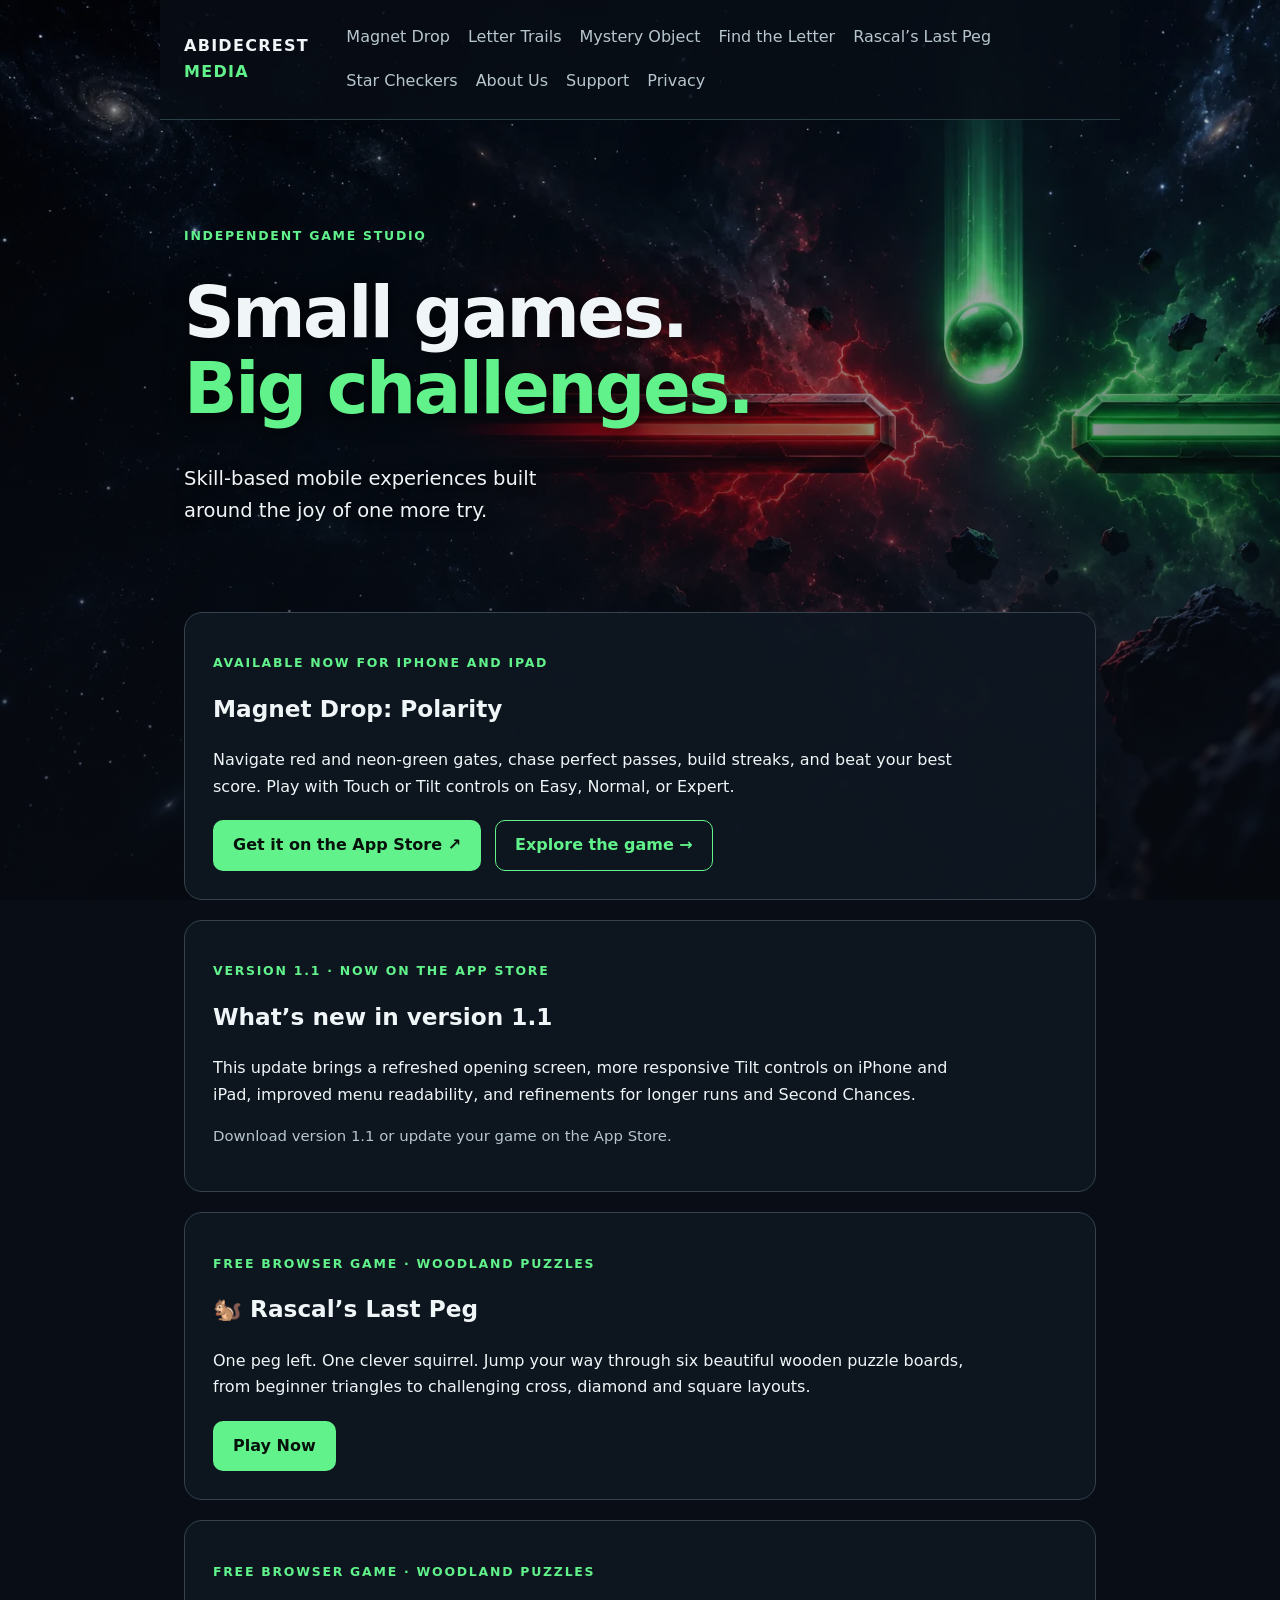
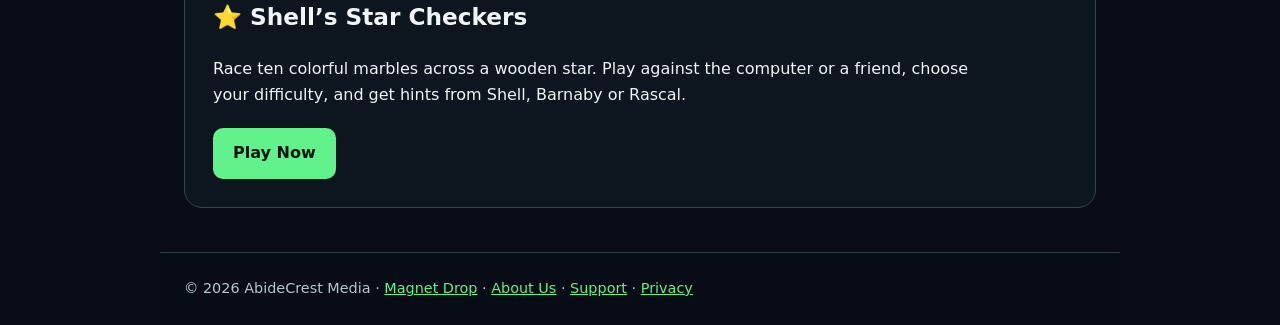
==== index.html @ 1ea9d5eb "Feature Shell’s Star Checkers on the homepage" ====
<!doctype html><html lang="en"><head><meta charset="utf-8"><meta name="viewport" content="width=device-width,initial-scale=1"><title>AbideCrest Media | Magnet Drop: Polarity</title><meta name="description" content="Play Magnet Drop: Polarity on iPhone and iPad. Version 1.1 is available on the App Store with improved controls and gameplay refinements."><link rel="stylesheet" href="assets/site.css"><style>
body{background:#090e16;isolation:isolate}
body::before{content:"";position:fixed;inset:0;z-index:-1;background:linear-gradient(180deg,rgba(9,14,22,.18),rgba(9,14,22,.68) 85%),url("[data-uri]") center top/cover no-repeat;pointer-events:none}
header,footer{background:rgba(9,14,22,.88)}
.hero{min-height:440px;display:flex;flex-direction:column;justify-content:center}
.hero h1{max-width:580px;margin:16px 0;text-shadow:0 2px 24px #000}
.hero .lead{max-width:420px;color:#f0f5f7;text-shadow:0 2px 12px #000}
.card{background:rgba(14,22,33,.96);border-color:#34434d}
main>.muted{color:#e0e8ed;text-shadow:0 2px 12px #000}
@media(max-width:580px){body::before{background-position:72% top}header{background:#090e16}.hero{padding-top:190px;min-height:550px}.hero h1{font-size:2.8rem}.card{padding:22px}}
</style></head><body><header><a class="brand" href="./">ABIDECREST <span>MEDIA</span></a><nav aria-label="Main navigation"><a href="magnet-drop/">Magnet Drop</a><a href="letter-trails/">Letter Trails</a><a href="mystery-object/">Mystery Object</a><a href="find-the-letter/">Find the Letter</a><a href="games/rascals-last-peg/">Rascal’s Last Peg</a><a href="games/shells-star-checkers/">Star Checkers</a><a href="about/">About Us</a><a href="magnet-drop/support/">Support</a><a href="privacy/">Privacy</a></nav></header><main><section class="hero"><p class="eyebrow">Independent game studio</p><h1>Small games.<br><em>Big challenges.</em></h1><p class="lead">Skill-based mobile experiences built around the joy of one more try.</p></section><section class="card game-feature" aria-labelledby="magnet-title"><p class="eyebrow">Available now for iPhone and iPad</p><h2 id="magnet-title">Magnet Drop: Polarity</h2><p>Navigate red and neon-green gates, chase perfect passes, build streaks, and beat your best score. Play with Touch or Tilt controls on Easy, Normal, or Expert.</p><div class="game-actions"><a class="button" href="https://apps.apple.com/us/app/magnet-drop-polarity/id6822039961">Get it on the App Store ↗</a><a class="secondary-button" href="magnet-drop/">Explore the game →</a></div></section><section class="card update-feature" aria-labelledby="update-title"><p class="eyebrow">Version 1.1 · Now on the App Store</p><h2 id="update-title">What’s new in version 1.1</h2><p>This update brings a refreshed opening screen, more responsive Tilt controls on iPhone and iPad, improved menu readability, and refinements for longer runs and Second Chances.</p><p class="muted">Download version 1.1 or update your game on the App Store.</p></section>

<section class="card game-feature" aria-labelledby="rascal-title"><p class="eyebrow">Free browser game · Woodland Puzzles</p><h2 id="rascal-title">🐿️ Rascal’s Last Peg</h2><p>One peg left. One clever squirrel. Jump your way through six beautiful wooden puzzle boards, from beginner triangles to challenging cross, diamond and square layouts.</p><div class="game-actions"><a class="button" href="games/rascals-last-peg/">Play Now</a></div></section><section class="card game-feature" aria-labelledby="star-title"><p class="eyebrow">Free browser game · Woodland Puzzles</p><h2 id="star-title">⭐ Shell’s Star Checkers</h2><p>Race ten colorful marbles across a wooden star. Play against the computer or a friend, choose your difficulty, and get hints from Shell, Barnaby or Rascal.</p><div class="game-actions"><a class="button" href="games/shells-star-checkers/">Play Now</a></div></section></main><footer>© 2026 AbideCrest Media · <a href="magnet-drop/">Magnet Drop</a> · <a href="about/">About Us</a> · <a href="magnet-drop/support/">Support</a> · <a href="privacy/">Privacy</a></footer></body></html>
---- assets/site.css ----
:root{color-scheme:dark;--bg:#090e16;--panel:#141e2a;--line:#2b3d47;--green:#61f28b;--text:#f0f5f7;--muted:#b7c6ce}*{box-sizing:border-box}body{margin:0;background:radial-gradient(ellipse at 80% 0%,#19322a 0%,transparent 45%),var(--bg);color:var(--text);font:16px/1.65 system-ui,-apple-system,BlinkMacSystemFont,"Segoe UI",sans-serif}a{color:var(--green)}header,main,footer{max-width:960px;margin:auto;padding:24px}header{display:flex;justify-content:space-between;gap:18px;align-items:center;border-bottom:1px solid var(--line)}.brand{font-weight:800;letter-spacing:.08em;color:var(--text);text-decoration:none}.brand span{color:var(--green)}nav{display:flex;gap:18px;flex-wrap:wrap}nav a{color:var(--muted);text-decoration:none}nav a:hover{color:var(--green)}h1{font-size:clamp(2.2rem,6vw,4.4rem);line-height:1.08;letter-spacing:-.035em}h1 em{color:var(--green);font-style:normal}h2{font-size:1.45rem;margin-top:1rem}p,li{max-width:75ch}.eyebrow{color:var(--green);font-weight:750;text-transform:uppercase;letter-spacing:.14em;font-size:.78rem}.lead{font-size:1.22rem;color:var(--muted)}.hero{padding:70px 0 45px}.card{background:var(--panel);border:1px solid var(--line);border-radius:18px;padding:28px;margin:20px 0}.button{display:inline-block;background:var(--green);color:#07120b;padding:12px 20px;border-radius:10px;text-decoration:none;font-weight:800}.muted{color:var(--muted)}footer{border-top:1px solid var(--line);color:var(--muted);font-size:.9rem}strong{color:#fff}ul{padding-left:1.4rem}@media(max-width:580px){header{align-items:flex-start;flex-direction:column}.hero{padding-top:42px}}
/* Magnet Drop launch and v1.1 preview */
.game-actions{display:flex;align-items:center;gap:14px;flex-wrap:wrap;margin-top:20px}.secondary-button{display:inline-block;border:1px solid var(--green);color:var(--green);padding:11px 19px;border-radius:10px;text-decoration:none;font-weight:750}.secondary-button:hover{background:rgba(97,242,139,.1)}.game-feature{border-color:#427758}.update-feature{background:linear-gradient(135deg,#172c2b,#141e2a 70%);border-color:#416b60}.update-feature .muted{font-size:.93rem}.game-actions .button:hover{filter:brightness(1.07)}
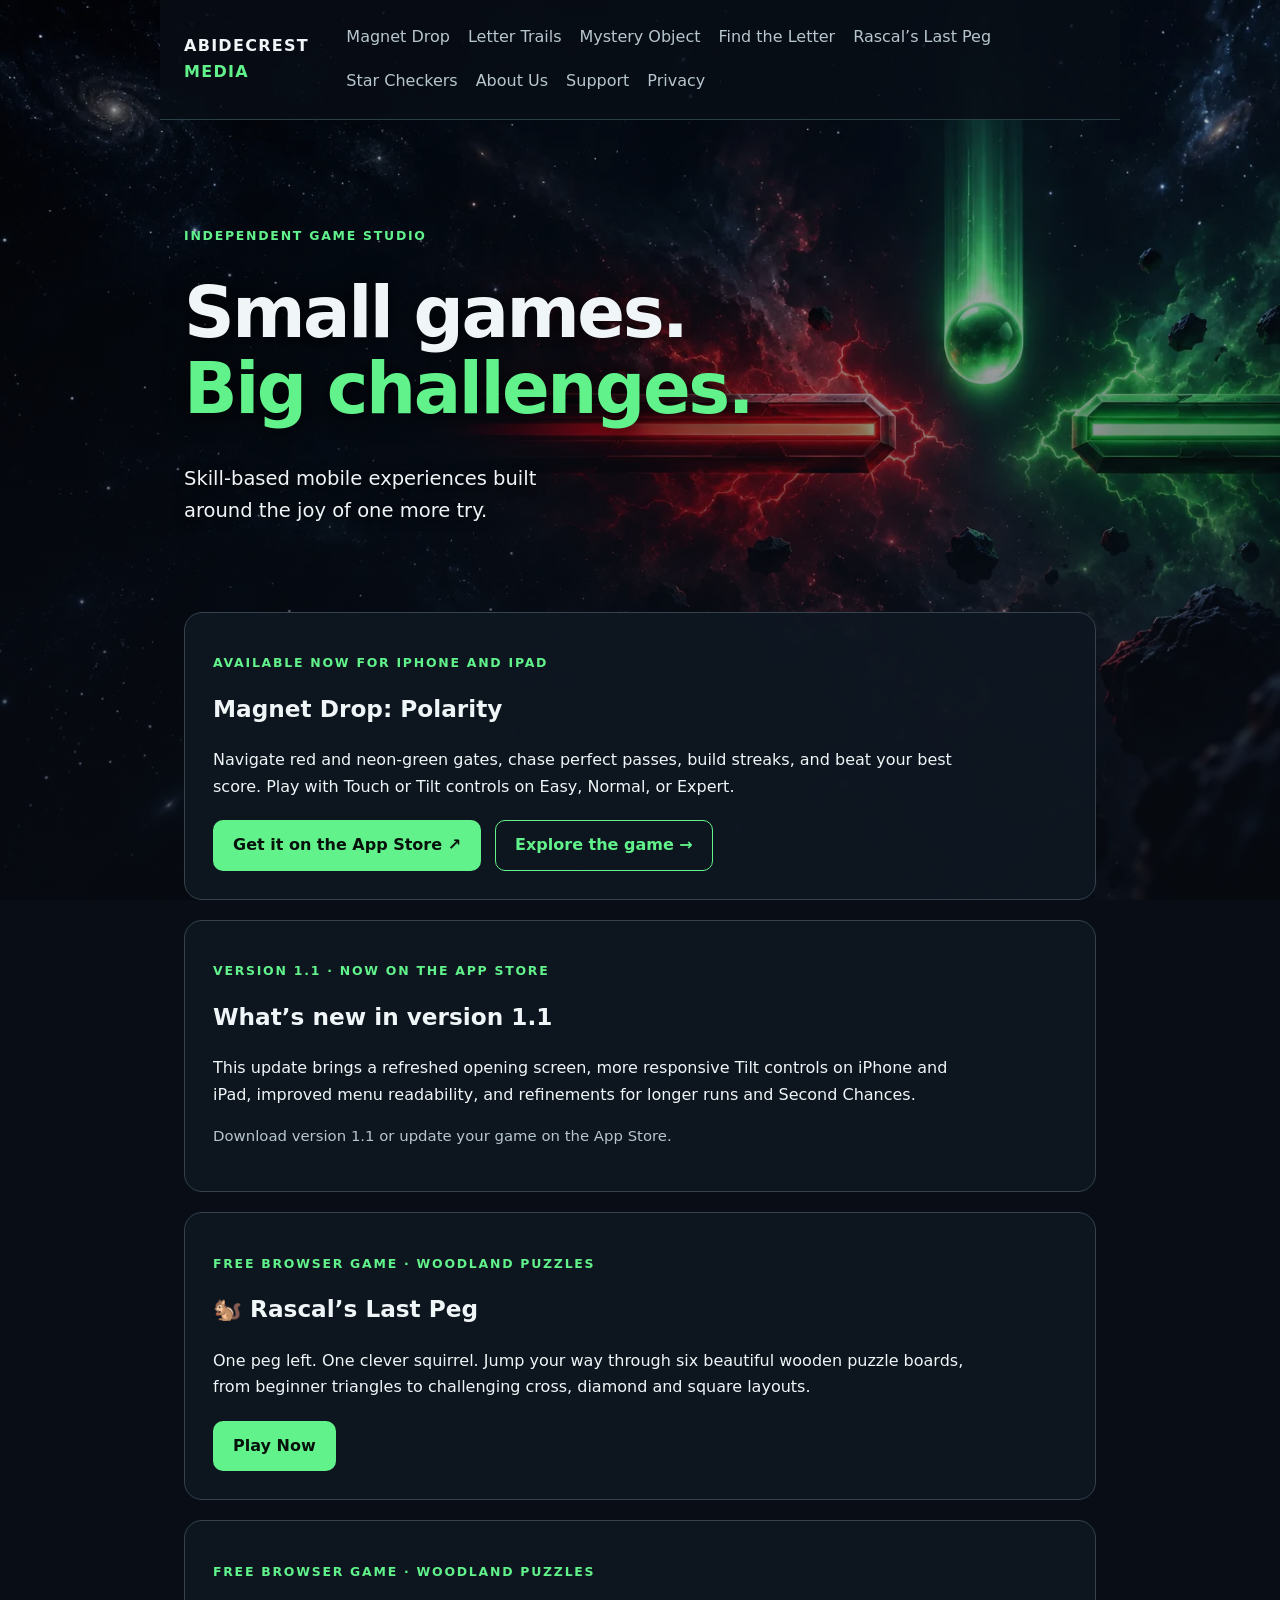
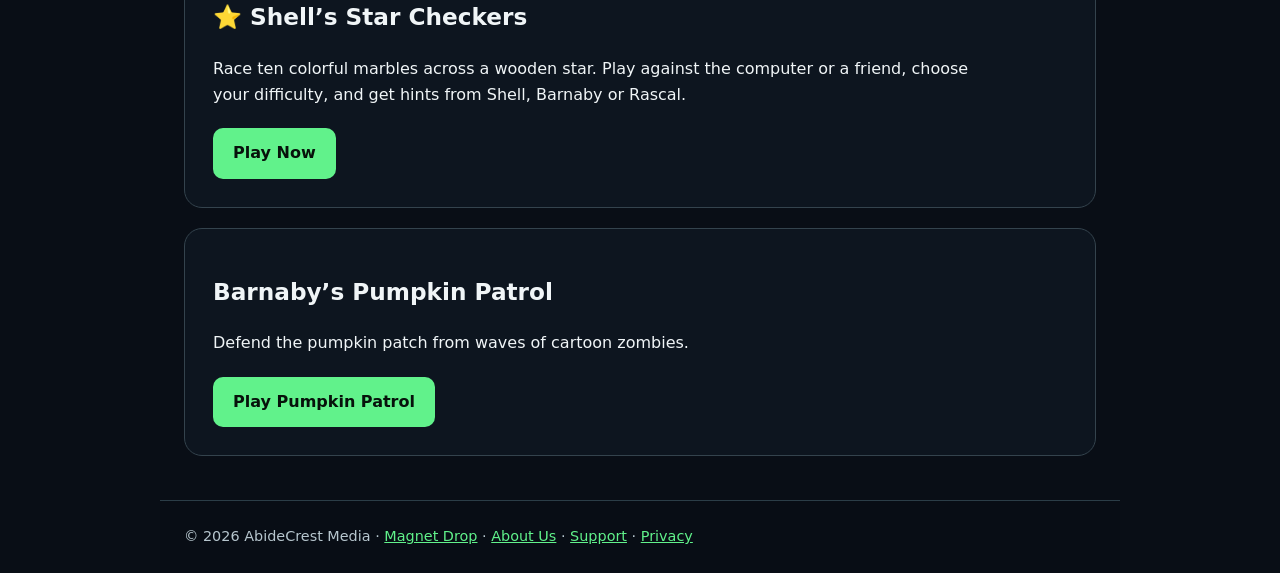
==== commit ea25a139: "Link Pumpkin Patrol from the AbideCrest homepage" ====
--- a/index.html
+++ b/index.html
@@ -10,4 +10,4 @@
 @media(max-width:580px){body::before{background-position:72% top}header{background:#090e16}.hero{padding-top:190px;min-height:550px}.hero h1{font-size:2.8rem}.card{padding:22px}}
 </style></head><body><header><a class="brand" href="./">ABIDECREST <span>MEDIA</span></a><nav aria-label="Main navigation"><a href="magnet-drop/">Magnet Drop</a><a href="letter-trails/">Letter Trails</a><a href="mystery-object/">Mystery Object</a><a href="find-the-letter/">Find the Letter</a><a href="games/rascals-last-peg/">Rascal’s Last Peg</a><a href="games/shells-star-checkers/">Star Checkers</a><a href="about/">About Us</a><a href="magnet-drop/support/">Support</a><a href="privacy/">Privacy</a></nav></header><main><section class="hero"><p class="eyebrow">Independent game studio</p><h1>Small games.<br><em>Big challenges.</em></h1><p class="lead">Skill-based mobile experiences built around the joy of one more try.</p></section><section class="card game-feature" aria-labelledby="magnet-title"><p class="eyebrow">Available now for iPhone and iPad</p><h2 id="magnet-title">Magnet Drop: Polarity</h2><p>Navigate red and neon-green gates, chase perfect passes, build streaks, and beat your best score. Play with Touch or Tilt controls on Easy, Normal, or Expert.</p><div class="game-actions"><a class="button" href="https://apps.apple.com/us/app/magnet-drop-polarity/id6822039961">Get it on the App Store ↗</a><a class="secondary-button" href="magnet-drop/">Explore the game →</a></div></section><section class="card update-feature" aria-labelledby="update-title"><p class="eyebrow">Version 1.1 · Now on the App Store</p><h2 id="update-title">What’s new in version 1.1</h2><p>This update brings a refreshed opening screen, more responsive Tilt controls on iPhone and iPad, improved menu readability, and refinements for longer runs and Second Chances.</p><p class="muted">Download version 1.1 or update your game on the App Store.</p></section>
 
-<section class="card game-feature" aria-labelledby="rascal-title"><p class="eyebrow">Free browser game · Woodland Puzzles</p><h2 id="rascal-title">🐿️ Rascal’s Last Peg</h2><p>One peg left. One clever squirrel. Jump your way through six beautiful wooden puzzle boards, from beginner triangles to challenging cross, diamond and square layouts.</p><div class="game-actions"><a class="button" href="games/rascals-last-peg/">Play Now</a></div></section><section class="card game-feature" aria-labelledby="star-title"><p class="eyebrow">Free browser game · Woodland Puzzles</p><h2 id="star-title">⭐ Shell’s Star Checkers</h2><p>Race ten colorful marbles across a wooden star. Play against the computer or a friend, choose your difficulty, and get hints from Shell, Barnaby or Rascal.</p><div class="game-actions"><a class="button" href="games/shells-star-checkers/">Play Now</a></div></section></main><footer>© 2026 AbideCrest Media · <a href="magnet-drop/">Magnet Drop</a> · <a href="about/">About Us</a> · <a href="magnet-drop/support/">Support</a> · <a href="privacy/">Privacy</a></footer></body></html>+<section class="card game-feature" aria-labelledby="rascal-title"><p class="eyebrow">Free browser game · Woodland Puzzles</p><h2 id="rascal-title">🐿️ Rascal’s Last Peg</h2><p>One peg left. One clever squirrel. Jump your way through six beautiful wooden puzzle boards, from beginner triangles to challenging cross, diamond and square layouts.</p><div class="game-actions"><a class="button" href="games/rascals-last-peg/">Play Now</a></div></section><section class="card game-feature" aria-labelledby="star-title"><p class="eyebrow">Free browser game · Woodland Puzzles</p><h2 id="star-title">⭐ Shell’s Star Checkers</h2><p>Race ten colorful marbles across a wooden star. Play against the computer or a friend, choose your difficulty, and get hints from Shell, Barnaby or Rascal.</p><div class="game-actions"><a class="button" href="games/shells-star-checkers/">Play Now</a></div></section><section class="card game-feature"><h2>Barnaby’s Pumpkin Patrol</h2><p>Defend the pumpkin patch from waves of cartoon zombies.</p><div class="game-actions"><a class="button" href="games/pumpkin-patrol/">Play Pumpkin Patrol</a></div></section></main><footer>© 2026 AbideCrest Media · <a href="magnet-drop/">Magnet Drop</a> · <a href="about/">About Us</a> · <a href="magnet-drop/support/">Support</a> · <a href="privacy/">Privacy</a></footer></body></html>
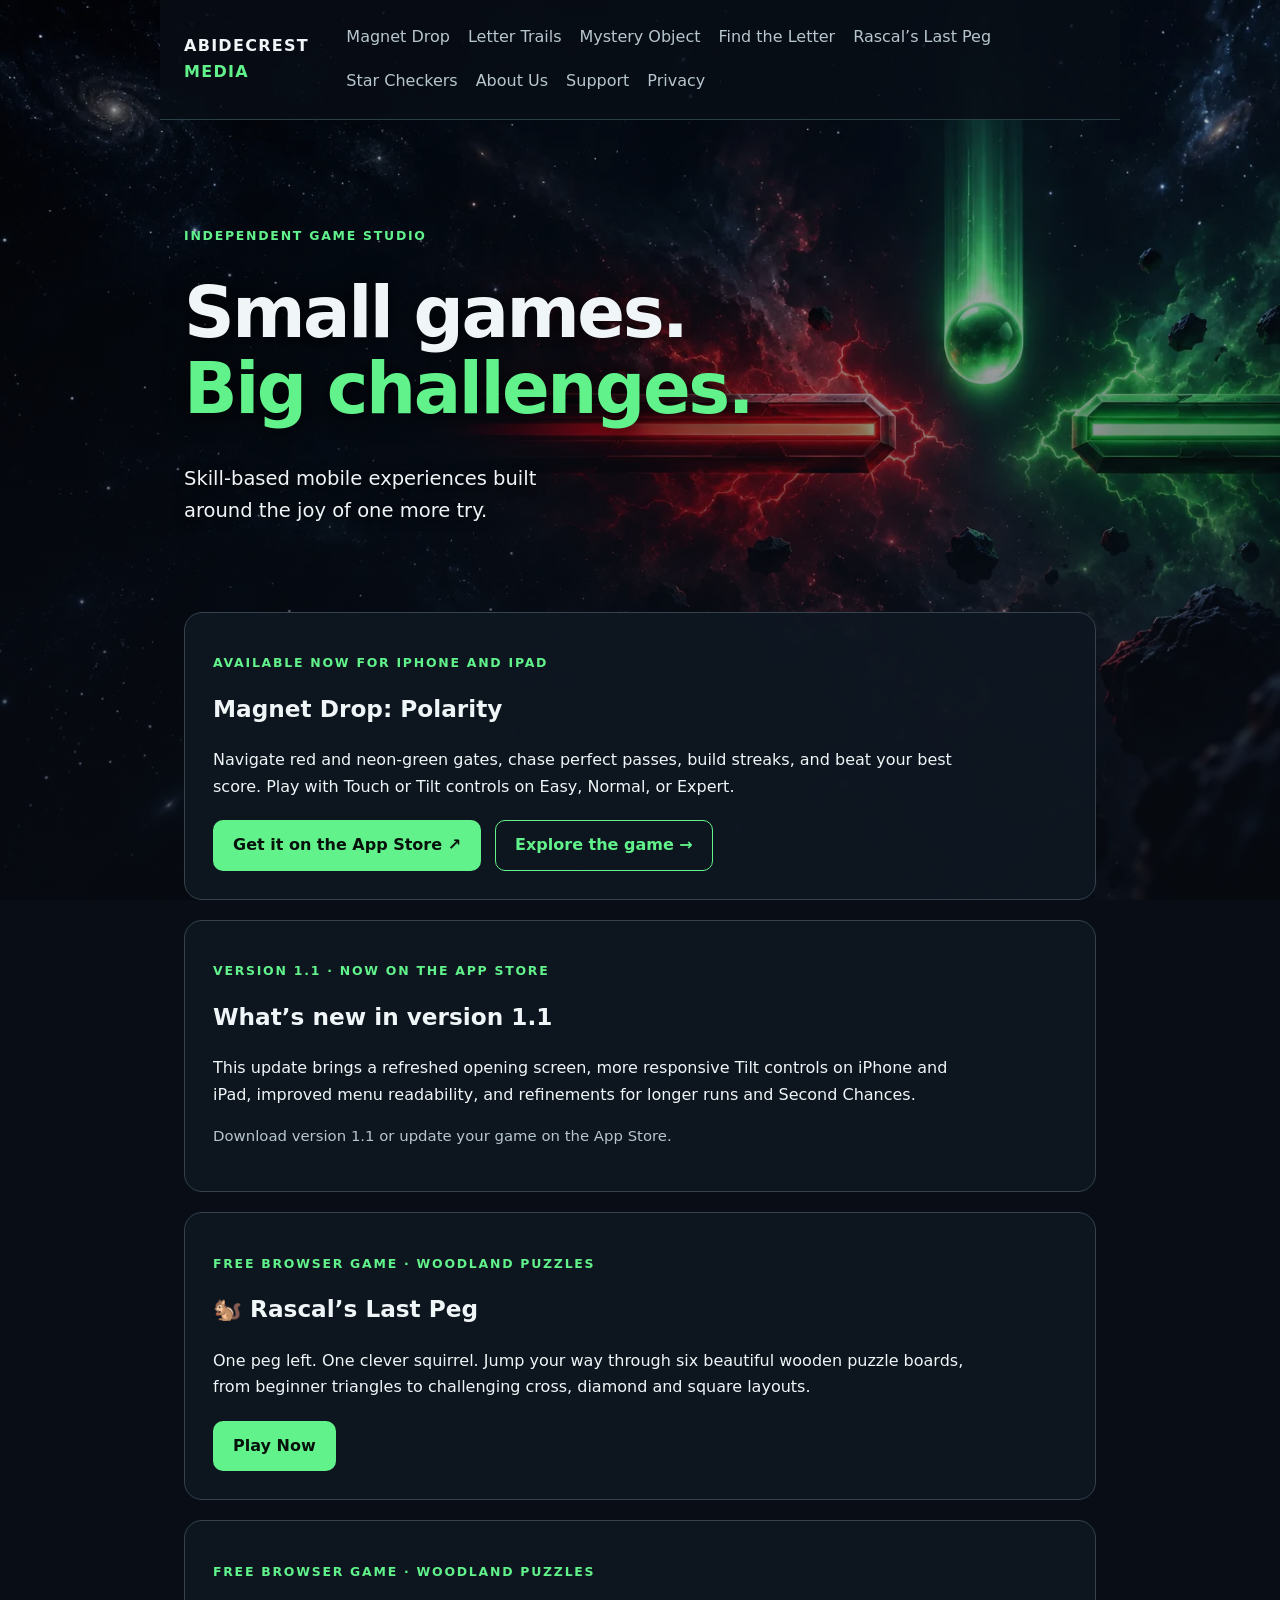
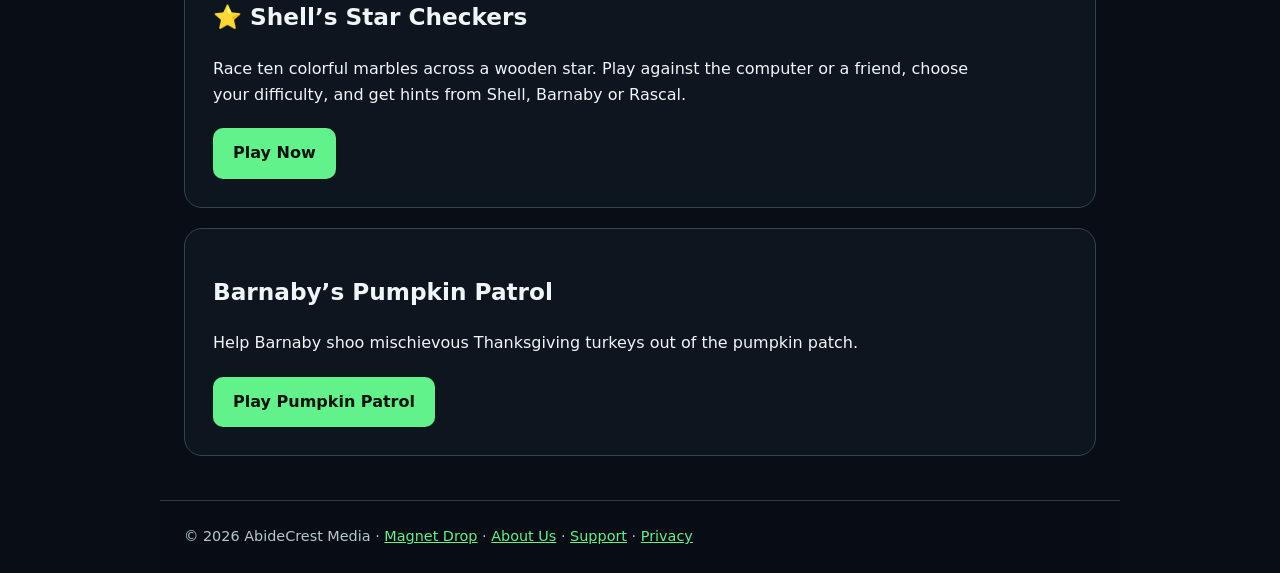
==== commit 58d43867: "Give Pumpkin Patrol Thanksgiving turkeys and arcade shot audio" ====
--- a/index.html
+++ b/index.html
@@ -10,4 +10,4 @@
 @media(max-width:580px){body::before{background-position:72% top}header{background:#090e16}.hero{padding-top:190px;min-height:550px}.hero h1{font-size:2.8rem}.card{padding:22px}}
 </style></head><body><header><a class="brand" href="./">ABIDECREST <span>MEDIA</span></a><nav aria-label="Main navigation"><a href="magnet-drop/">Magnet Drop</a><a href="letter-trails/">Letter Trails</a><a href="mystery-object/">Mystery Object</a><a href="find-the-letter/">Find the Letter</a><a href="games/rascals-last-peg/">Rascal’s Last Peg</a><a href="games/shells-star-checkers/">Star Checkers</a><a href="about/">About Us</a><a href="magnet-drop/support/">Support</a><a href="privacy/">Privacy</a></nav></header><main><section class="hero"><p class="eyebrow">Independent game studio</p><h1>Small games.<br><em>Big challenges.</em></h1><p class="lead">Skill-based mobile experiences built around the joy of one more try.</p></section><section class="card game-feature" aria-labelledby="magnet-title"><p class="eyebrow">Available now for iPhone and iPad</p><h2 id="magnet-title">Magnet Drop: Polarity</h2><p>Navigate red and neon-green gates, chase perfect passes, build streaks, and beat your best score. Play with Touch or Tilt controls on Easy, Normal, or Expert.</p><div class="game-actions"><a class="button" href="https://apps.apple.com/us/app/magnet-drop-polarity/id6822039961">Get it on the App Store ↗</a><a class="secondary-button" href="magnet-drop/">Explore the game →</a></div></section><section class="card update-feature" aria-labelledby="update-title"><p class="eyebrow">Version 1.1 · Now on the App Store</p><h2 id="update-title">What’s new in version 1.1</h2><p>This update brings a refreshed opening screen, more responsive Tilt controls on iPhone and iPad, improved menu readability, and refinements for longer runs and Second Chances.</p><p class="muted">Download version 1.1 or update your game on the App Store.</p></section>
 
-<section class="card game-feature" aria-labelledby="rascal-title"><p class="eyebrow">Free browser game · Woodland Puzzles</p><h2 id="rascal-title">🐿️ Rascal’s Last Peg</h2><p>One peg left. One clever squirrel. Jump your way through six beautiful wooden puzzle boards, from beginner triangles to challenging cross, diamond and square layouts.</p><div class="game-actions"><a class="button" href="games/rascals-last-peg/">Play Now</a></div></section><section class="card game-feature" aria-labelledby="star-title"><p class="eyebrow">Free browser game · Woodland Puzzles</p><h2 id="star-title">⭐ Shell’s Star Checkers</h2><p>Race ten colorful marbles across a wooden star. Play against the computer or a friend, choose your difficulty, and get hints from Shell, Barnaby or Rascal.</p><div class="game-actions"><a class="button" href="games/shells-star-checkers/">Play Now</a></div></section><section class="card game-feature"><h2>Barnaby’s Pumpkin Patrol</h2><p>Defend the pumpkin patch from waves of cartoon zombies.</p><div class="game-actions"><a class="button" href="games/pumpkin-patrol/">Play Pumpkin Patrol</a></div></section></main><footer>© 2026 AbideCrest Media · <a href="magnet-drop/">Magnet Drop</a> · <a href="about/">About Us</a> · <a href="magnet-drop/support/">Support</a> · <a href="privacy/">Privacy</a></footer></body></html>+<section class="card game-feature" aria-labelledby="rascal-title"><p class="eyebrow">Free browser game · Woodland Puzzles</p><h2 id="rascal-title">🐿️ Rascal’s Last Peg</h2><p>One peg left. One clever squirrel. Jump your way through six beautiful wooden puzzle boards, from beginner triangles to challenging cross, diamond and square layouts.</p><div class="game-actions"><a class="button" href="games/rascals-last-peg/">Play Now</a></div></section><section class="card game-feature" aria-labelledby="star-title"><p class="eyebrow">Free browser game · Woodland Puzzles</p><h2 id="star-title">⭐ Shell’s Star Checkers</h2><p>Race ten colorful marbles across a wooden star. Play against the computer or a friend, choose your difficulty, and get hints from Shell, Barnaby or Rascal.</p><div class="game-actions"><a class="button" href="games/shells-star-checkers/">Play Now</a></div></section><section class="card game-feature"><h2>Barnaby’s Pumpkin Patrol</h2><p>Help Barnaby shoo mischievous Thanksgiving turkeys out of the pumpkin patch.</p><div class="game-actions"><a class="button" href="games/pumpkin-patrol/">Play Pumpkin Patrol</a></div></section></main><footer>© 2026 AbideCrest Media · <a href="magnet-drop/">Magnet Drop</a> · <a href="about/">About Us</a> · <a href="magnet-drop/support/">Support</a> · <a href="privacy/">Privacy</a></footer></body></html>
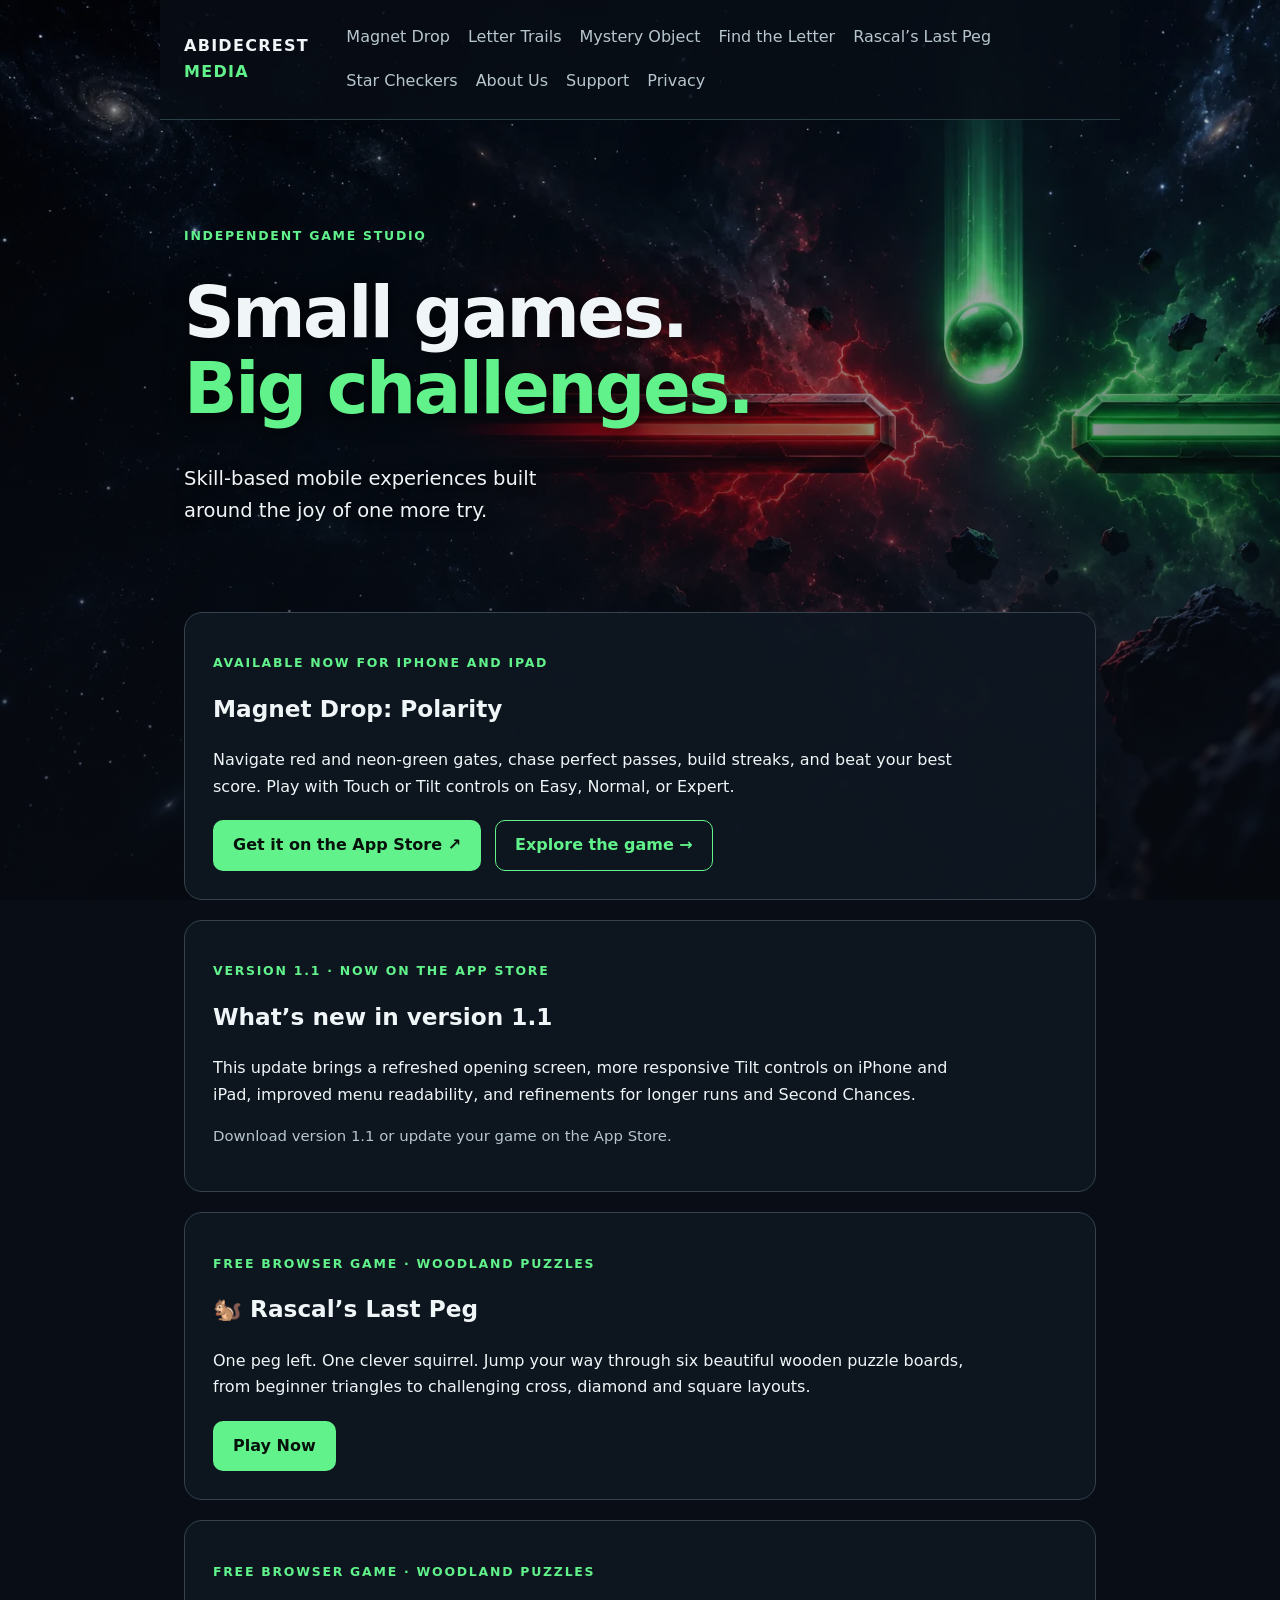
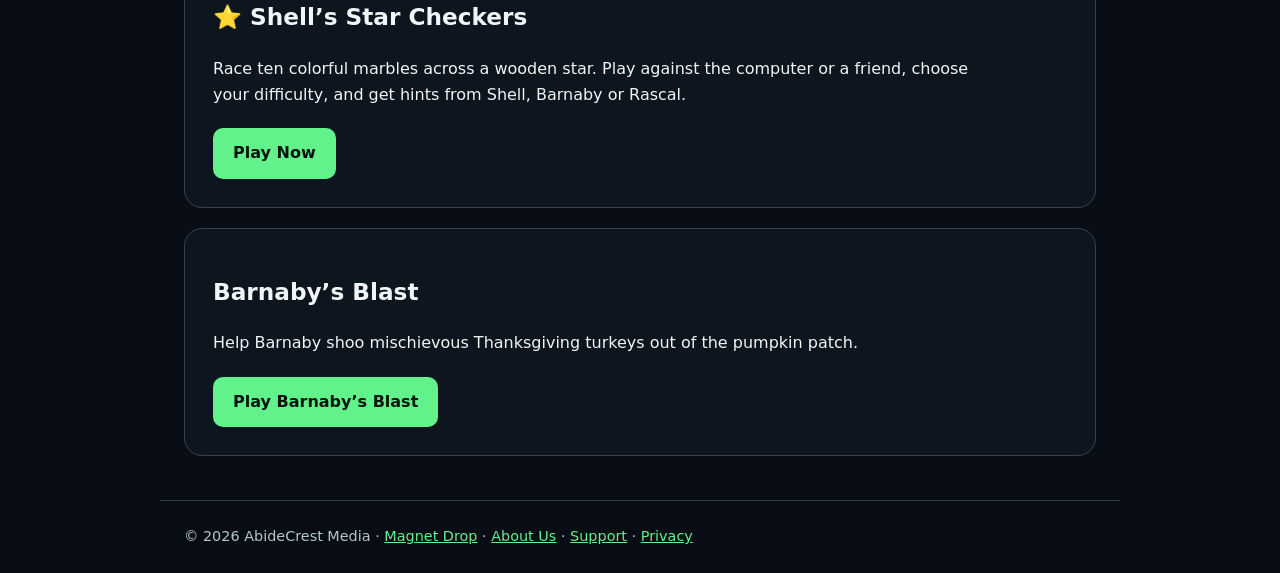
==== commit 3471a7c8: "Rename Pumpkin Patrol to Barnaby’s Blast" ====
--- a/index.html
+++ b/index.html
@@ -10,4 +10,4 @@
 @media(max-width:580px){body::before{background-position:72% top}header{background:#090e16}.hero{padding-top:190px;min-height:550px}.hero h1{font-size:2.8rem}.card{padding:22px}}
 </style></head><body><header><a class="brand" href="./">ABIDECREST <span>MEDIA</span></a><nav aria-label="Main navigation"><a href="magnet-drop/">Magnet Drop</a><a href="letter-trails/">Letter Trails</a><a href="mystery-object/">Mystery Object</a><a href="find-the-letter/">Find the Letter</a><a href="games/rascals-last-peg/">Rascal’s Last Peg</a><a href="games/shells-star-checkers/">Star Checkers</a><a href="about/">About Us</a><a href="magnet-drop/support/">Support</a><a href="privacy/">Privacy</a></nav></header><main><section class="hero"><p class="eyebrow">Independent game studio</p><h1>Small games.<br><em>Big challenges.</em></h1><p class="lead">Skill-based mobile experiences built around the joy of one more try.</p></section><section class="card game-feature" aria-labelledby="magnet-title"><p class="eyebrow">Available now for iPhone and iPad</p><h2 id="magnet-title">Magnet Drop: Polarity</h2><p>Navigate red and neon-green gates, chase perfect passes, build streaks, and beat your best score. Play with Touch or Tilt controls on Easy, Normal, or Expert.</p><div class="game-actions"><a class="button" href="https://apps.apple.com/us/app/magnet-drop-polarity/id6822039961">Get it on the App Store ↗</a><a class="secondary-button" href="magnet-drop/">Explore the game →</a></div></section><section class="card update-feature" aria-labelledby="update-title"><p class="eyebrow">Version 1.1 · Now on the App Store</p><h2 id="update-title">What’s new in version 1.1</h2><p>This update brings a refreshed opening screen, more responsive Tilt controls on iPhone and iPad, improved menu readability, and refinements for longer runs and Second Chances.</p><p class="muted">Download version 1.1 or update your game on the App Store.</p></section>
 
-<section class="card game-feature" aria-labelledby="rascal-title"><p class="eyebrow">Free browser game · Woodland Puzzles</p><h2 id="rascal-title">🐿️ Rascal’s Last Peg</h2><p>One peg left. One clever squirrel. Jump your way through six beautiful wooden puzzle boards, from beginner triangles to challenging cross, diamond and square layouts.</p><div class="game-actions"><a class="button" href="games/rascals-last-peg/">Play Now</a></div></section><section class="card game-feature" aria-labelledby="star-title"><p class="eyebrow">Free browser game · Woodland Puzzles</p><h2 id="star-title">⭐ Shell’s Star Checkers</h2><p>Race ten colorful marbles across a wooden star. Play against the computer or a friend, choose your difficulty, and get hints from Shell, Barnaby or Rascal.</p><div class="game-actions"><a class="button" href="games/shells-star-checkers/">Play Now</a></div></section><section class="card game-feature"><h2>Barnaby’s Pumpkin Patrol</h2><p>Help Barnaby shoo mischievous Thanksgiving turkeys out of the pumpkin patch.</p><div class="game-actions"><a class="button" href="games/pumpkin-patrol/">Play Pumpkin Patrol</a></div></section></main><footer>© 2026 AbideCrest Media · <a href="magnet-drop/">Magnet Drop</a> · <a href="about/">About Us</a> · <a href="magnet-drop/support/">Support</a> · <a href="privacy/">Privacy</a></footer></body></html>+<section class="card game-feature" aria-labelledby="rascal-title"><p class="eyebrow">Free browser game · Woodland Puzzles</p><h2 id="rascal-title">🐿️ Rascal’s Last Peg</h2><p>One peg left. One clever squirrel. Jump your way through six beautiful wooden puzzle boards, from beginner triangles to challenging cross, diamond and square layouts.</p><div class="game-actions"><a class="button" href="games/rascals-last-peg/">Play Now</a></div></section><section class="card game-feature" aria-labelledby="star-title"><p class="eyebrow">Free browser game · Woodland Puzzles</p><h2 id="star-title">⭐ Shell’s Star Checkers</h2><p>Race ten colorful marbles across a wooden star. Play against the computer or a friend, choose your difficulty, and get hints from Shell, Barnaby or Rascal.</p><div class="game-actions"><a class="button" href="games/shells-star-checkers/">Play Now</a></div></section><section class="card game-feature"><h2>Barnaby’s Blast</h2><p>Help Barnaby shoo mischievous Thanksgiving turkeys out of the pumpkin patch.</p><div class="game-actions"><a class="button" href="games/pumpkin-patrol/">Play Barnaby’s Blast</a></div></section></main><footer>© 2026 AbideCrest Media · <a href="magnet-drop/">Magnet Drop</a> · <a href="about/">About Us</a> · <a href="magnet-drop/support/">Support</a> · <a href="privacy/">Privacy</a></footer></body></html>
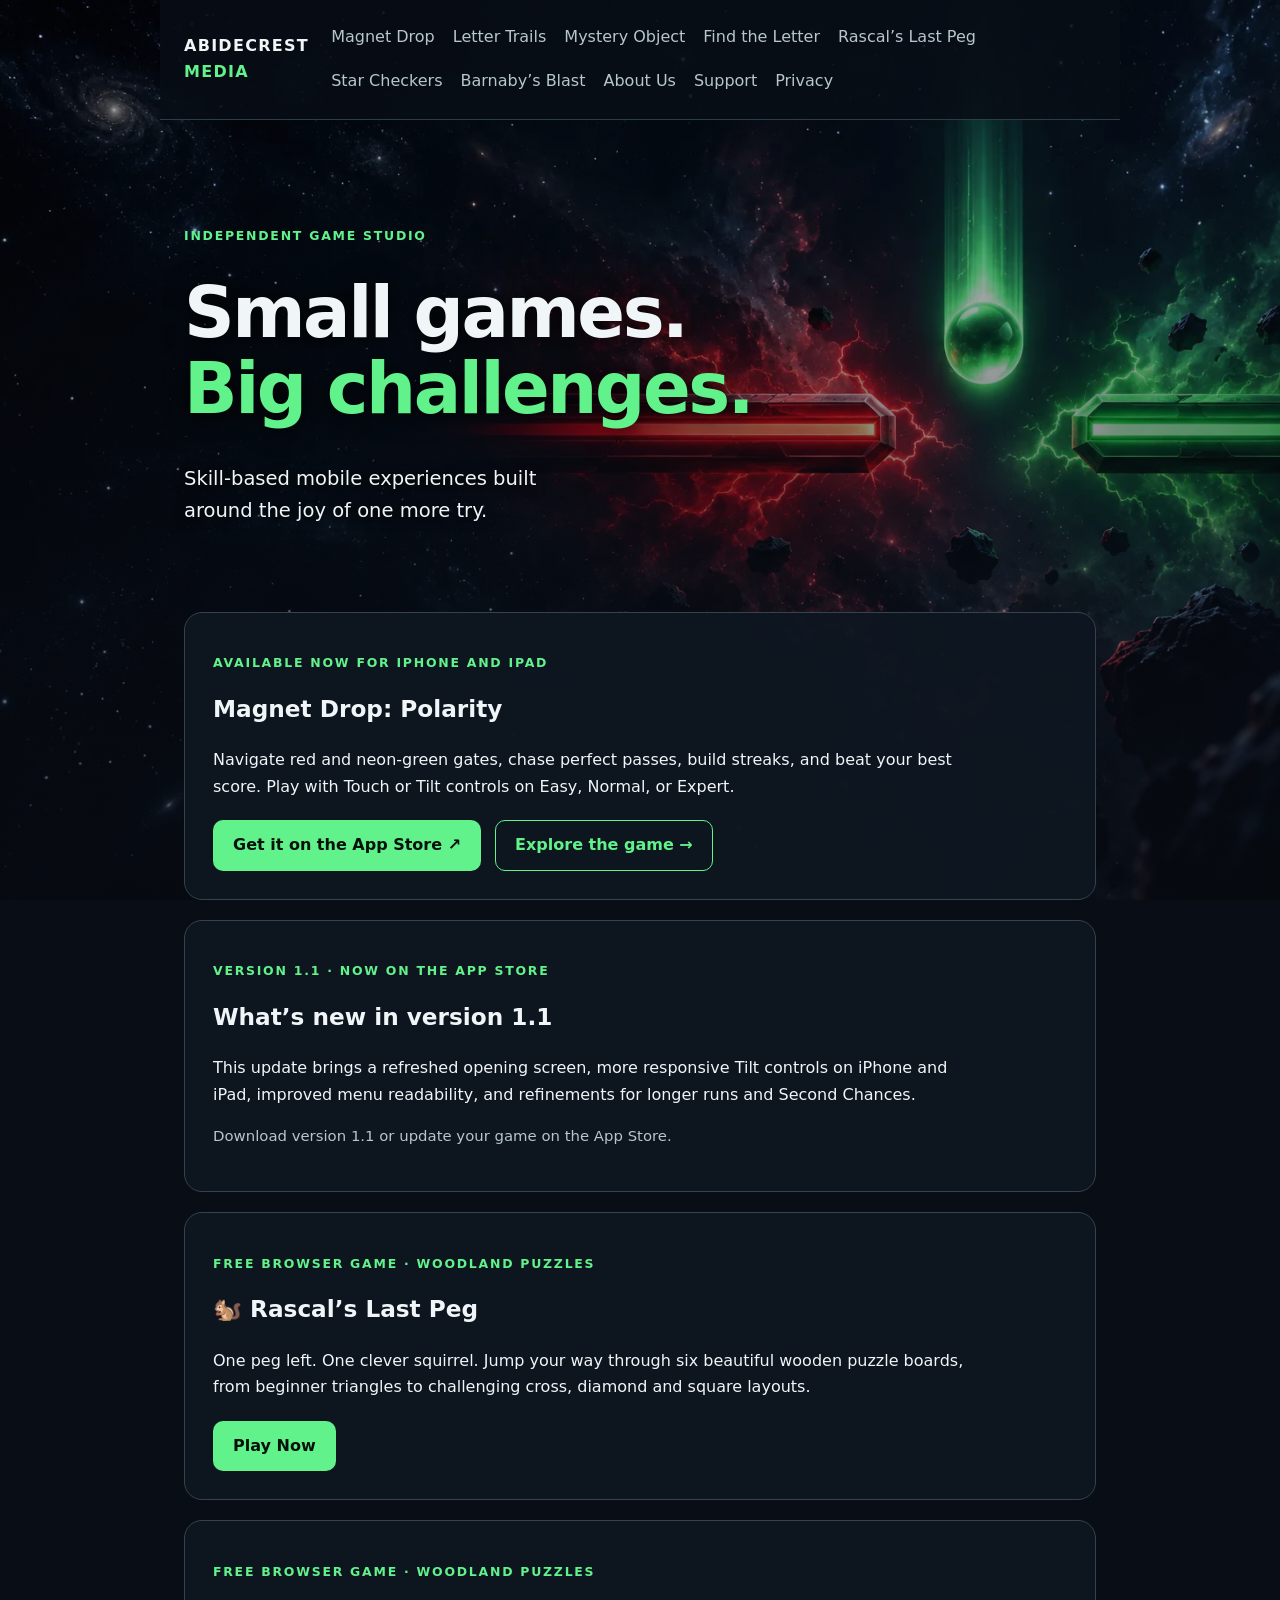
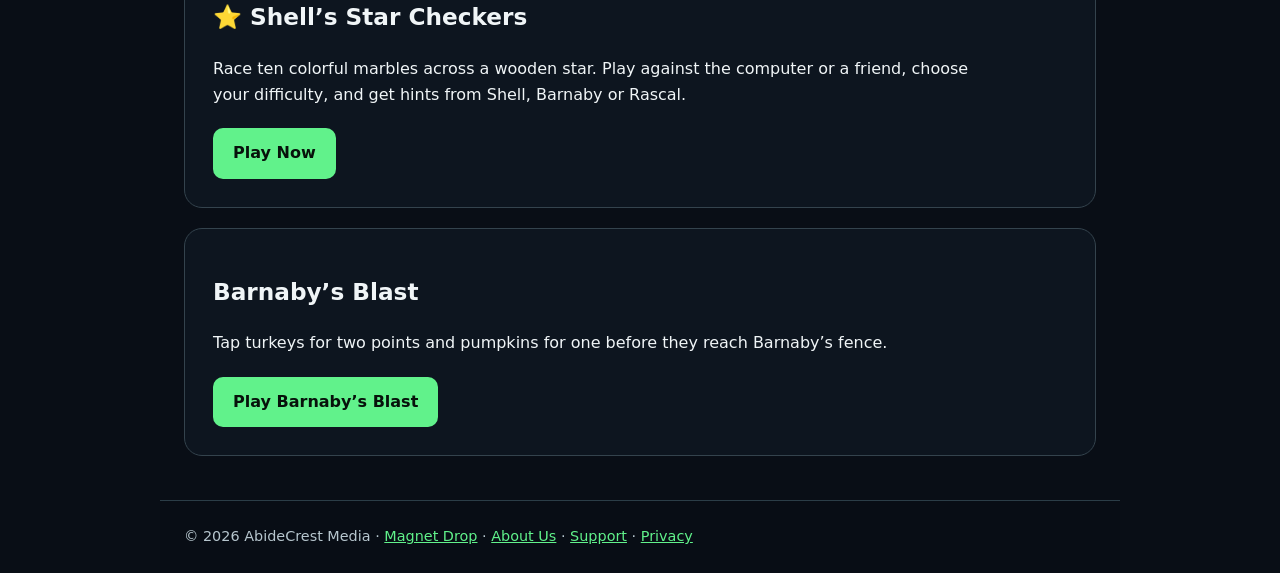
==== commit f803e30c: "Add Barnaby’s Blast to main navigation and refresh its homepage launch link" ====
--- a/index.html
+++ b/index.html
@@ -8,6 +8,6 @@
 .card{background:rgba(14,22,33,.96);border-color:#34434d}
 main>.muted{color:#e0e8ed;text-shadow:0 2px 12px #000}
 @media(max-width:580px){body::before{background-position:72% top}header{background:#090e16}.hero{padding-top:190px;min-height:550px}.hero h1{font-size:2.8rem}.card{padding:22px}}
-</style></head><body><header><a class="brand" href="./">ABIDECREST <span>MEDIA</span></a><nav aria-label="Main navigation"><a href="magnet-drop/">Magnet Drop</a><a href="letter-trails/">Letter Trails</a><a href="mystery-object/">Mystery Object</a><a href="find-the-letter/">Find the Letter</a><a href="games/rascals-last-peg/">Rascal’s Last Peg</a><a href="games/shells-star-checkers/">Star Checkers</a><a href="about/">About Us</a><a href="magnet-drop/support/">Support</a><a href="privacy/">Privacy</a></nav></header><main><section class="hero"><p class="eyebrow">Independent game studio</p><h1>Small games.<br><em>Big challenges.</em></h1><p class="lead">Skill-based mobile experiences built around the joy of one more try.</p></section><section class="card game-feature" aria-labelledby="magnet-title"><p class="eyebrow">Available now for iPhone and iPad</p><h2 id="magnet-title">Magnet Drop: Polarity</h2><p>Navigate red and neon-green gates, chase perfect passes, build streaks, and beat your best score. Play with Touch or Tilt controls on Easy, Normal, or Expert.</p><div class="game-actions"><a class="button" href="https://apps.apple.com/us/app/magnet-drop-polarity/id6822039961">Get it on the App Store ↗</a><a class="secondary-button" href="magnet-drop/">Explore the game →</a></div></section><section class="card update-feature" aria-labelledby="update-title"><p class="eyebrow">Version 1.1 · Now on the App Store</p><h2 id="update-title">What’s new in version 1.1</h2><p>This update brings a refreshed opening screen, more responsive Tilt controls on iPhone and iPad, improved menu readability, and refinements for longer runs and Second Chances.</p><p class="muted">Download version 1.1 or update your game on the App Store.</p></section>
+</style></head><body><header><a class="brand" href="./">ABIDECREST <span>MEDIA</span></a><nav aria-label="Main navigation"><a href="magnet-drop/">Magnet Drop</a><a href="letter-trails/">Letter Trails</a><a href="mystery-object/">Mystery Object</a><a href="find-the-letter/">Find the Letter</a><a href="games/rascals-last-peg/">Rascal’s Last Peg</a><a href="games/shells-star-checkers/">Star Checkers</a><a href="games/pumpkin-patrol/?v=barnabys-blast">Barnaby’s Blast</a><a href="about/">About Us</a><a href="magnet-drop/support/">Support</a><a href="privacy/">Privacy</a></nav></header><main><section class="hero"><p class="eyebrow">Independent game studio</p><h1>Small games.<br><em>Big challenges.</em></h1><p class="lead">Skill-based mobile experiences built around the joy of one more try.</p></section><section class="card game-feature" aria-labelledby="magnet-title"><p class="eyebrow">Available now for iPhone and iPad</p><h2 id="magnet-title">Magnet Drop: Polarity</h2><p>Navigate red and neon-green gates, chase perfect passes, build streaks, and beat your best score. Play with Touch or Tilt controls on Easy, Normal, or Expert.</p><div class="game-actions"><a class="button" href="https://apps.apple.com/us/app/magnet-drop-polarity/id6822039961">Get it on the App Store ↗</a><a class="secondary-button" href="magnet-drop/">Explore the game →</a></div></section><section class="card update-feature" aria-labelledby="update-title"><p class="eyebrow">Version 1.1 · Now on the App Store</p><h2 id="update-title">What’s new in version 1.1</h2><p>This update brings a refreshed opening screen, more responsive Tilt controls on iPhone and iPad, improved menu readability, and refinements for longer runs and Second Chances.</p><p class="muted">Download version 1.1 or update your game on the App Store.</p></section>
 
-<section class="card game-feature" aria-labelledby="rascal-title"><p class="eyebrow">Free browser game · Woodland Puzzles</p><h2 id="rascal-title">🐿️ Rascal’s Last Peg</h2><p>One peg left. One clever squirrel. Jump your way through six beautiful wooden puzzle boards, from beginner triangles to challenging cross, diamond and square layouts.</p><div class="game-actions"><a class="button" href="games/rascals-last-peg/">Play Now</a></div></section><section class="card game-feature" aria-labelledby="star-title"><p class="eyebrow">Free browser game · Woodland Puzzles</p><h2 id="star-title">⭐ Shell’s Star Checkers</h2><p>Race ten colorful marbles across a wooden star. Play against the computer or a friend, choose your difficulty, and get hints from Shell, Barnaby or Rascal.</p><div class="game-actions"><a class="button" href="games/shells-star-checkers/">Play Now</a></div></section><section class="card game-feature"><h2>Barnaby’s Blast</h2><p>Help Barnaby shoo mischievous Thanksgiving turkeys out of the pumpkin patch.</p><div class="game-actions"><a class="button" href="games/pumpkin-patrol/">Play Barnaby’s Blast</a></div></section></main><footer>© 2026 AbideCrest Media · <a href="magnet-drop/">Magnet Drop</a> · <a href="about/">About Us</a> · <a href="magnet-drop/support/">Support</a> · <a href="privacy/">Privacy</a></footer></body></html>+<section class="card game-feature" aria-labelledby="rascal-title"><p class="eyebrow">Free browser game · Woodland Puzzles</p><h2 id="rascal-title">🐿️ Rascal’s Last Peg</h2><p>One peg left. One clever squirrel. Jump your way through six beautiful wooden puzzle boards, from beginner triangles to challenging cross, diamond and square layouts.</p><div class="game-actions"><a class="button" href="games/rascals-last-peg/">Play Now</a></div></section><section class="card game-feature" aria-labelledby="star-title"><p class="eyebrow">Free browser game · Woodland Puzzles</p><h2 id="star-title">⭐ Shell’s Star Checkers</h2><p>Race ten colorful marbles across a wooden star. Play against the computer or a friend, choose your difficulty, and get hints from Shell, Barnaby or Rascal.</p><div class="game-actions"><a class="button" href="games/shells-star-checkers/">Play Now</a></div></section><section class="card game-feature"><h2>Barnaby’s Blast</h2><p>Tap turkeys for two points and pumpkins for one before they reach Barnaby’s fence.</p><div class="game-actions"><a class="button" href="games/pumpkin-patrol/?v=barnabys-blast">Play Barnaby’s Blast</a></div></section></main><footer>© 2026 AbideCrest Media · <a href="magnet-drop/">Magnet Drop</a> · <a href="about/">About Us</a> · <a href="magnet-drop/support/">Support</a> · <a href="privacy/">Privacy</a></footer></body></html>
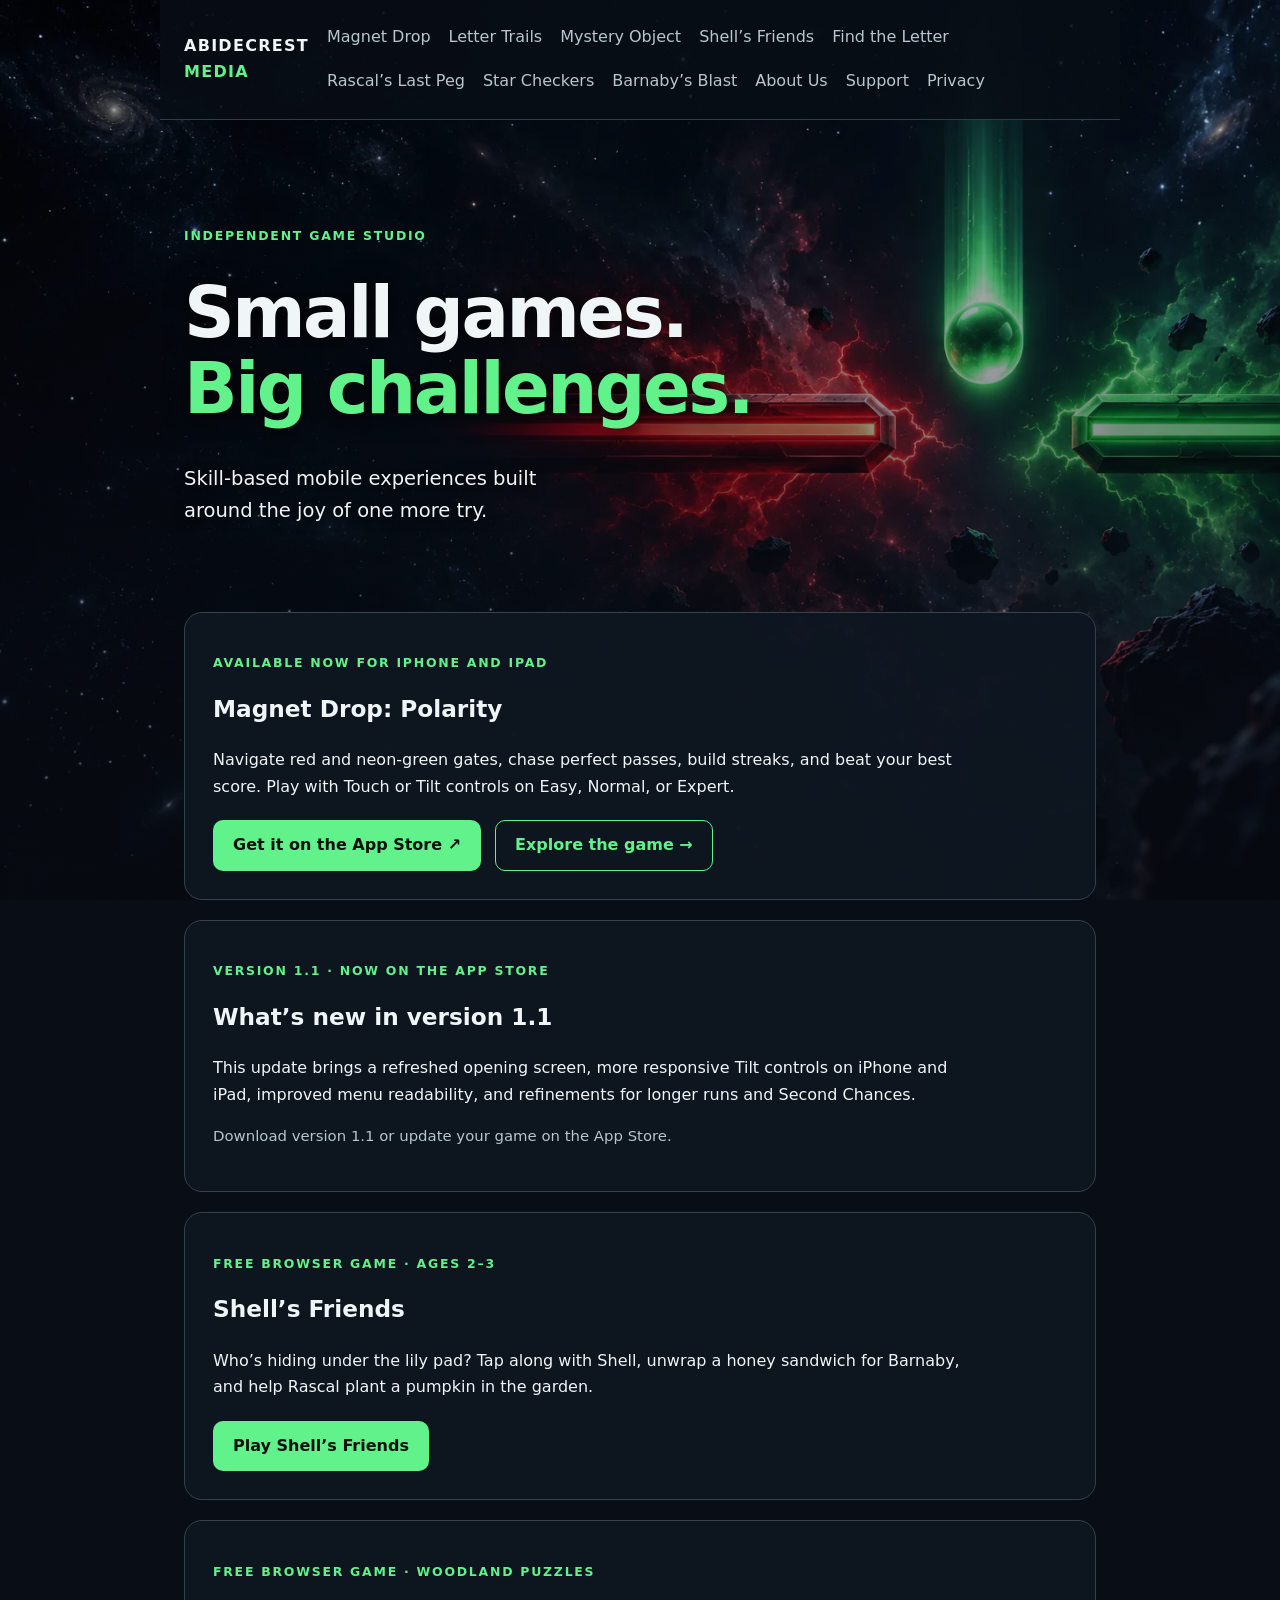
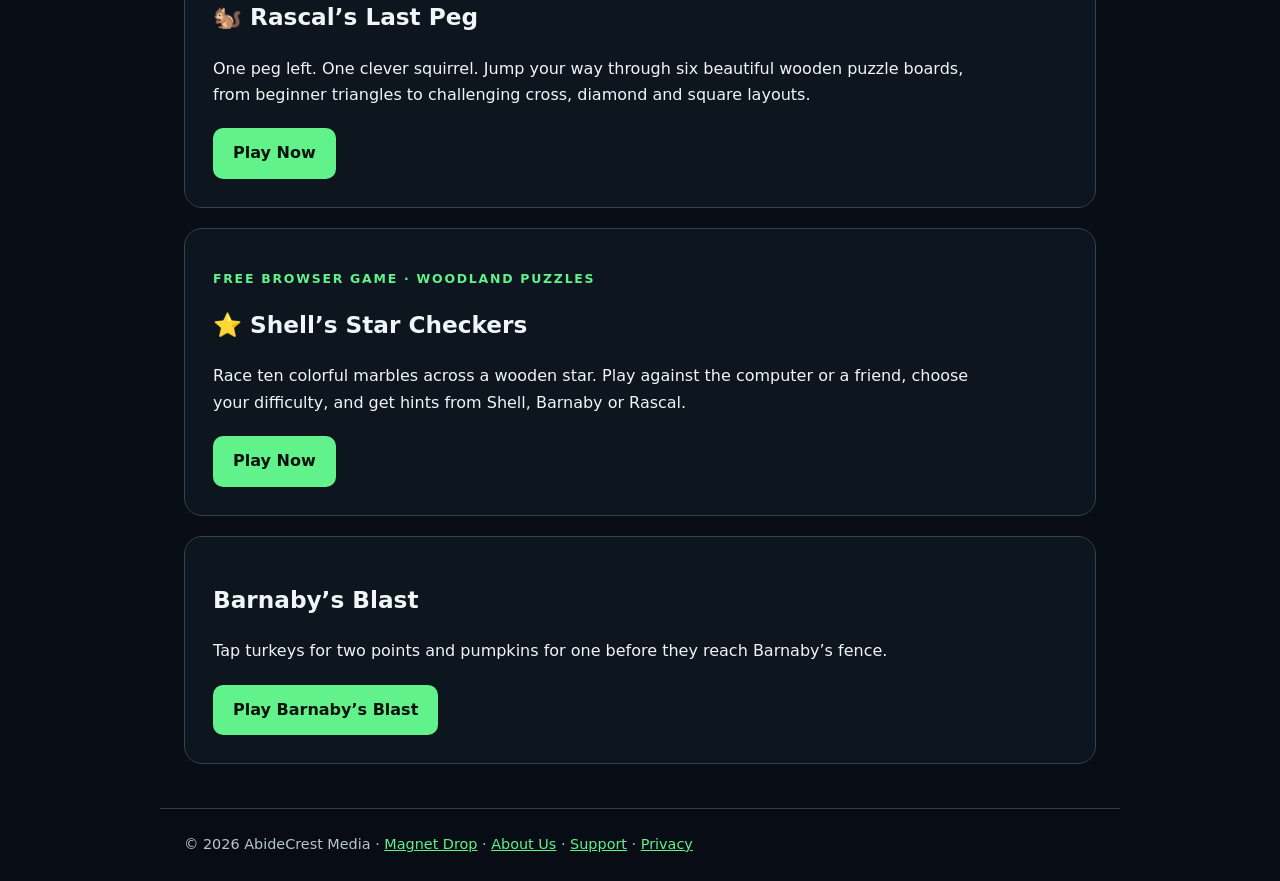
==== commit 41660393: "Publish Shell’s Friends on the AbideCrest homepage" ====
--- a/index.html
+++ b/index.html
@@ -1,4 +1,4 @@
-<!doctype html><html lang="en"><head><meta charset="utf-8"><meta name="viewport" content="width=device-width,initial-scale=1"><title>AbideCrest Media | Magnet Drop: Polarity</title><meta name="description" content="Play Magnet Drop: Polarity on iPhone and iPad. Version 1.1 is available on the App Store with improved controls and gameplay refinements."><link rel="stylesheet" href="assets/site.css"><style>
+<!doctype html><html lang="en"><head><meta charset="utf-8"><meta name="viewport" content="width=device-width,initial-scale=1"><title>AbideCrest Media | Free Browser Games and Magnet Drop</title><meta name="description" content="Play free word puzzles, board games, and arcade games in your browser, or explore Magnet Drop: Polarity for iPhone and iPad."><link rel="canonical" href="https://www.abidecrest.com/"><link rel="stylesheet" href="assets/site.css"><style>
 body{background:#090e16;isolation:isolate}
 body::before{content:"";position:fixed;inset:0;z-index:-1;background:linear-gradient(180deg,rgba(9,14,22,.18),rgba(9,14,22,.68) 85%),url("[data-uri]") center top/cover no-repeat;pointer-events:none}
 header,footer{background:rgba(9,14,22,.88)}
@@ -8,6 +8,7 @@
 .card{background:rgba(14,22,33,.96);border-color:#34434d}
 main>.muted{color:#e0e8ed;text-shadow:0 2px 12px #000}
 @media(max-width:580px){body::before{background-position:72% top}header{background:#090e16}.hero{padding-top:190px;min-height:550px}.hero h1{font-size:2.8rem}.card{padding:22px}}
-</style></head><body><header><a class="brand" href="./">ABIDECREST <span>MEDIA</span></a><nav aria-label="Main navigation"><a href="magnet-drop/">Magnet Drop</a><a href="letter-trails/">Letter Trails</a><a href="mystery-object/">Mystery Object</a><a href="find-the-letter/">Find the Letter</a><a href="games/rascals-last-peg/">Rascal’s Last Peg</a><a href="games/shells-star-checkers/">Star Checkers</a><a href="games/pumpkin-patrol/?v=barnabys-blast">Barnaby’s Blast</a><a href="about/">About Us</a><a href="magnet-drop/support/">Support</a><a href="privacy/">Privacy</a></nav></header><main><section class="hero"><p class="eyebrow">Independent game studio</p><h1>Small games.<br><em>Big challenges.</em></h1><p class="lead">Skill-based mobile experiences built around the joy of one more try.</p></section><section class="card game-feature" aria-labelledby="magnet-title"><p class="eyebrow">Available now for iPhone and iPad</p><h2 id="magnet-title">Magnet Drop: Polarity</h2><p>Navigate red and neon-green gates, chase perfect passes, build streaks, and beat your best score. Play with Touch or Tilt controls on Easy, Normal, or Expert.</p><div class="game-actions"><a class="button" href="https://apps.apple.com/us/app/magnet-drop-polarity/id6822039961">Get it on the App Store ↗</a><a class="secondary-button" href="magnet-drop/">Explore the game →</a></div></section><section class="card update-feature" aria-labelledby="update-title"><p class="eyebrow">Version 1.1 · Now on the App Store</p><h2 id="update-title">What’s new in version 1.1</h2><p>This update brings a refreshed opening screen, more responsive Tilt controls on iPhone and iPad, improved menu readability, and refinements for longer runs and Second Chances.</p><p class="muted">Download version 1.1 or update your game on the App Store.</p></section>
+</style></head><body><header><a class="brand" href="./">ABIDECREST <span>MEDIA</span></a><nav aria-label="Main navigation"><a href="magnet-drop/">Magnet Drop</a><a href="letter-trails/">Letter Trails</a><a href="mystery-object/">Mystery Object</a><a href="games/shells-friends/">Shell’s Friends</a><a href="find-the-letter/">Find the Letter</a><a href="games/rascals-last-peg/">Rascal’s Last Peg</a><a href="games/shells-star-checkers/">Star Checkers</a><a href="games/pumpkin-patrol/?v=barnabys-blast">Barnaby’s Blast</a><a href="about/">About Us</a><a href="magnet-drop/support/">Support</a><a href="privacy/">Privacy</a></nav></header><main><section class="hero"><p class="eyebrow">Independent game studio</p><h1>Small games.<br><em>Big challenges.</em></h1><p class="lead">Skill-based mobile experiences built around the joy of one more try.</p></section><section class="card game-feature" aria-labelledby="magnet-title"><p class="eyebrow">Available now for iPhone and iPad</p><h2 id="magnet-title">Magnet Drop: Polarity</h2><p>Navigate red and neon-green gates, chase perfect passes, build streaks, and beat your best score. Play with Touch or Tilt controls on Easy, Normal, or Expert.</p><div class="game-actions"><a class="button" href="https://apps.apple.com/us/app/magnet-drop-polarity/id6822039961">Get it on the App Store ↗</a><a class="secondary-button" href="magnet-drop/">Explore the game →</a></div></section><section class="card update-feature" aria-labelledby="update-title"><p class="eyebrow">Version 1.1 · Now on the App Store</p><h2 id="update-title">What’s new in version 1.1</h2><p>This update brings a refreshed opening screen, more responsive Tilt controls on iPhone and iPad, improved menu readability, and refinements for longer runs and Second Chances.</p><p class="muted">Download version 1.1 or update your game on the App Store.</p></section>
 
-<section class="card game-feature" aria-labelledby="rascal-title"><p class="eyebrow">Free browser game · Woodland Puzzles</p><h2 id="rascal-title">🐿️ Rascal’s Last Peg</h2><p>One peg left. One clever squirrel. Jump your way through six beautiful wooden puzzle boards, from beginner triangles to challenging cross, diamond and square layouts.</p><div class="game-actions"><a class="button" href="games/rascals-last-peg/">Play Now</a></div></section><section class="card game-feature" aria-labelledby="star-title"><p class="eyebrow">Free browser game · Woodland Puzzles</p><h2 id="star-title">⭐ Shell’s Star Checkers</h2><p>Race ten colorful marbles across a wooden star. Play against the computer or a friend, choose your difficulty, and get hints from Shell, Barnaby or Rascal.</p><div class="game-actions"><a class="button" href="games/shells-star-checkers/">Play Now</a></div></section><section class="card game-feature"><h2>Barnaby’s Blast</h2><p>Tap turkeys for two points and pumpkins for one before they reach Barnaby’s fence.</p><div class="game-actions"><a class="button" href="games/pumpkin-patrol/?v=barnabys-blast">Play Barnaby’s Blast</a></div></section></main><footer>© 2026 AbideCrest Media · <a href="magnet-drop/">Magnet Drop</a> · <a href="about/">About Us</a> · <a href="magnet-drop/support/">Support</a> · <a href="privacy/">Privacy</a></footer></body></html>+<section class="card game-feature" aria-labelledby="friends-title"><p class="eyebrow">Free browser game · Ages 2–3</p><h2 id="friends-title">Shell’s Friends</h2><p>Who’s hiding under the lily pad? Tap along with Shell, unwrap a honey sandwich for Barnaby, and help Rascal plant a pumpkin in the garden.</p><div class="game-actions"><a class="button" href="games/shells-friends/">Play Shell’s Friends</a></div></section><section class="card game-feature" aria-labelledby="rascal-title"><p class="eyebrow">Free browser game · Woodland Puzzles</p><h2 id="rascal-title">🐿️ Rascal’s Last Peg</h2><p>One peg left. One clever squirrel. Jump your way through six beautiful wooden puzzle boards, from beginner triangles to challenging cross, diamond and square layouts.</p><div class="game-actions"><a class="button" href="games/rascals-last-peg/">Play Now</a></div></section><section class="card game-feature" aria-labelledby="star-title"><p class="eyebrow">Free browser game · Woodland Puzzles</p><h2 id="star-title">⭐ Shell’s Star Checkers</h2><p>Race ten colorful marbles across a wooden star. Play against the computer or a friend, choose your difficulty, and get hints from Shell, Barnaby or Rascal.</p><div class="game-actions"><a class="button" href="games/shells-star-checkers/">Play Now</a></div></section><section class="card game-feature"><h2>Barnaby’s Blast</h2><p>Tap turkeys for two points and pumpkins for one before they reach Barnaby’s fence.</p><div class="game-actions"><a class="button" href="games/pumpkin-patrol/?v=barnabys-blast">Play Barnaby’s Blast</a></div></section></main><footer>© 2026 AbideCrest Media · <a href="magnet-drop/">Magnet Drop</a> · <a href="about/">About Us</a> · <a href="magnet-drop/support/">Support</a> · <a href="privacy/">Privacy</a></footer><!-- Cloudflare Web Analytics --><script type='module' src='https://static.cloudflareinsights.com/beacon.min.js' data-cf-beacon='{"token": "cf53d17fe27e4d12bf6e0ae3ed3b5f63"}'></script><!-- End Cloudflare Web Analytics -->
+</body></html>
